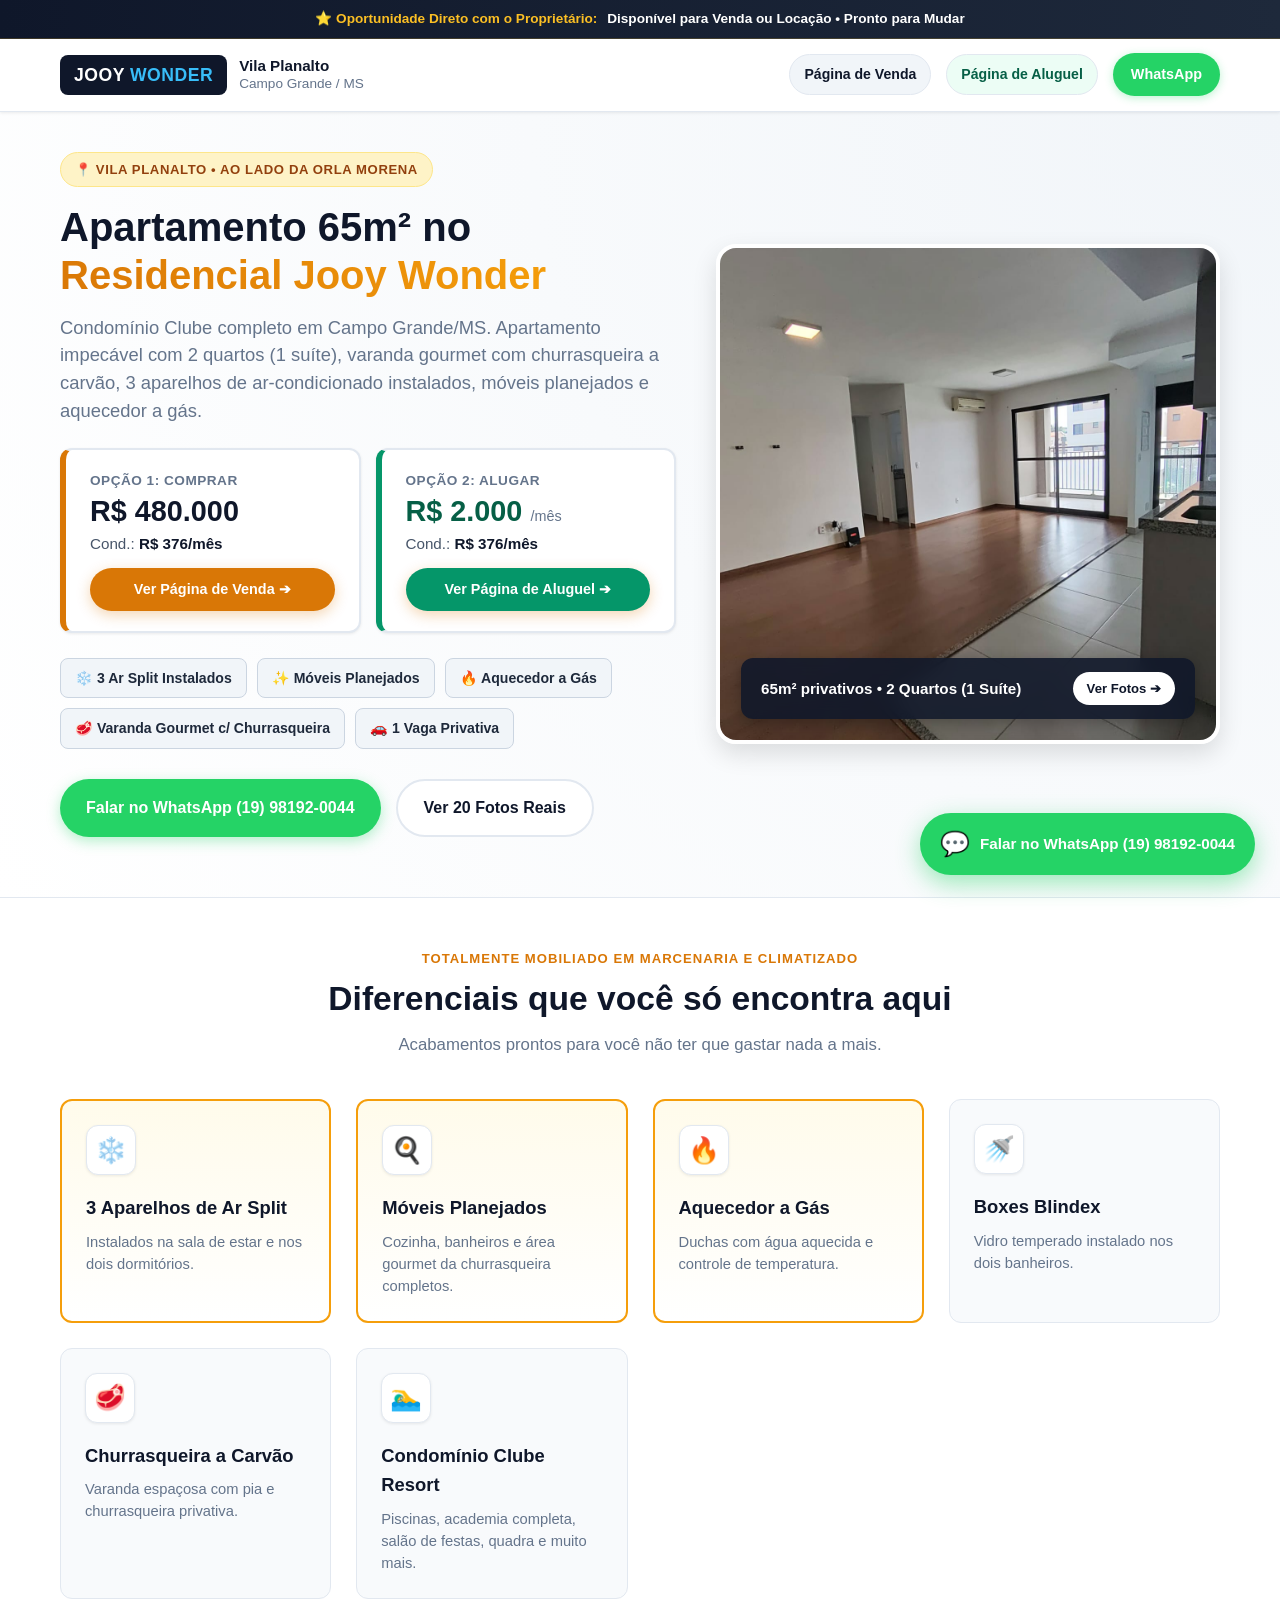
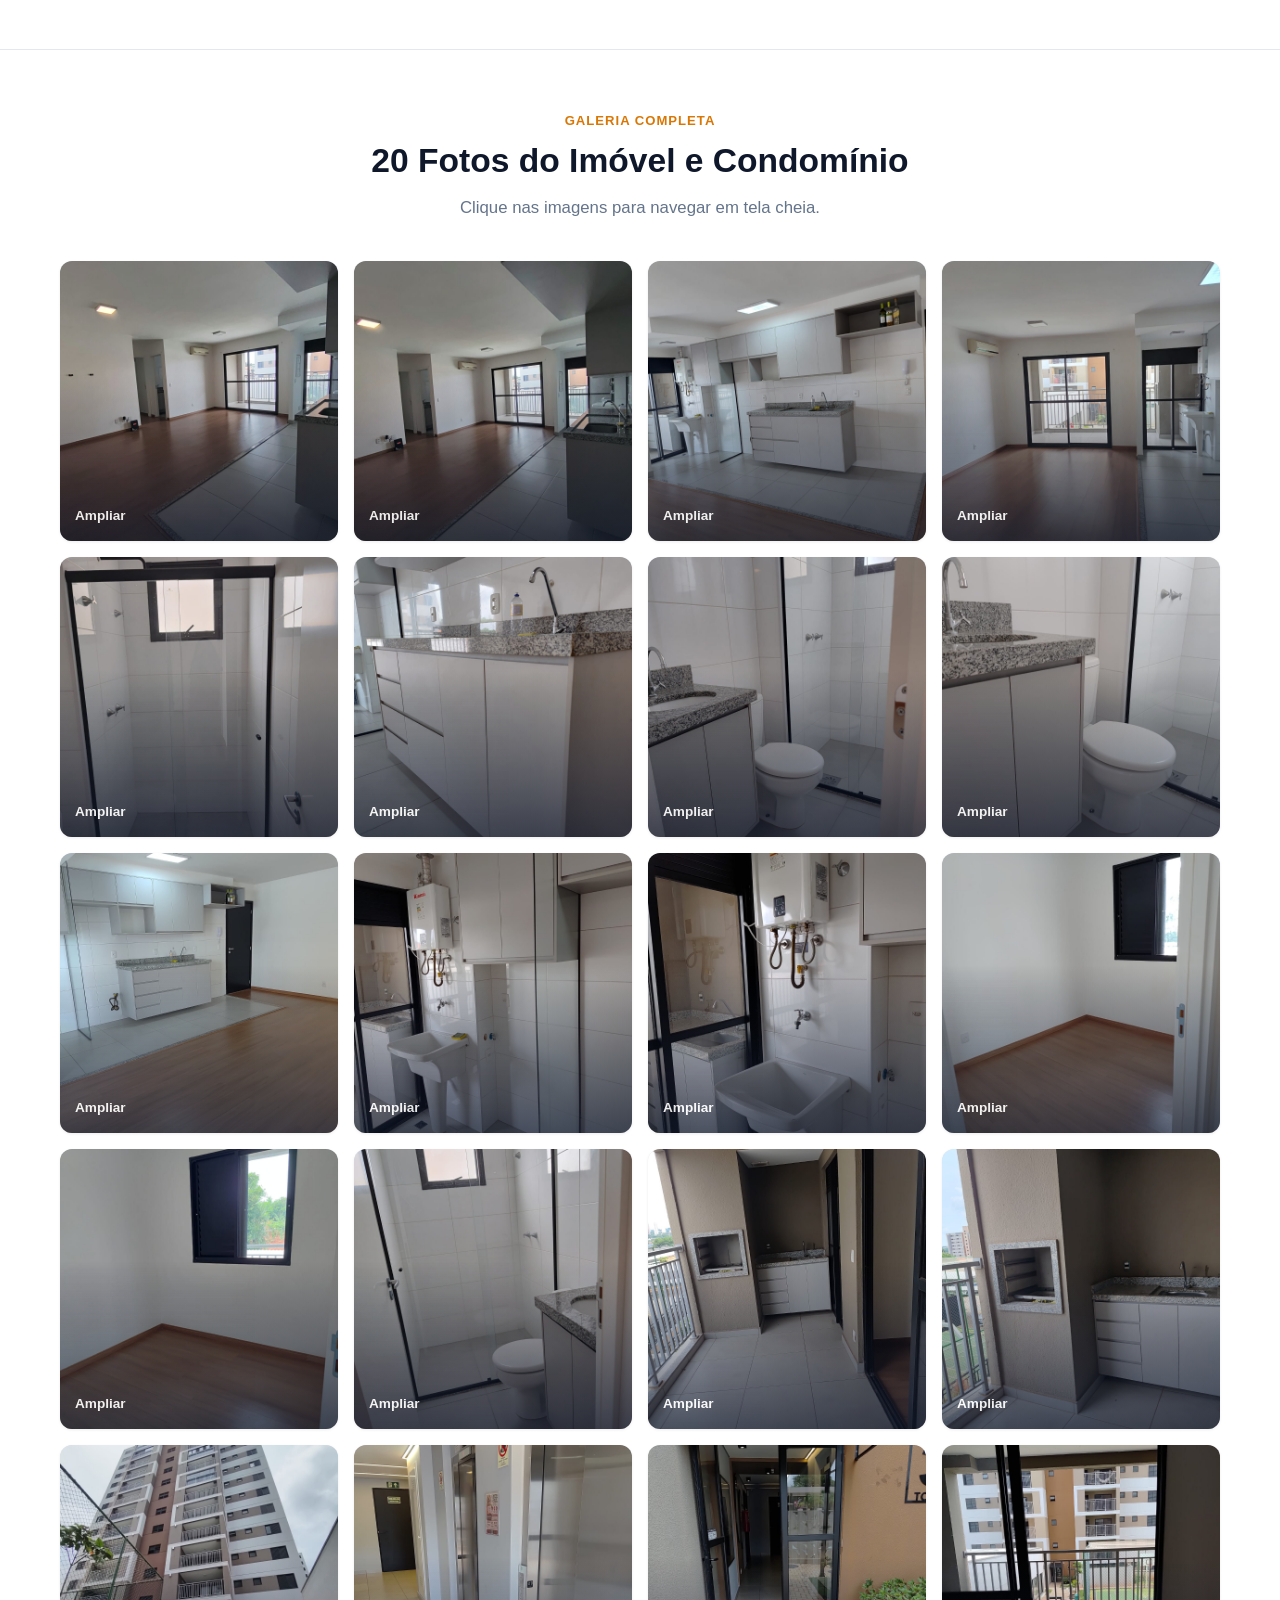
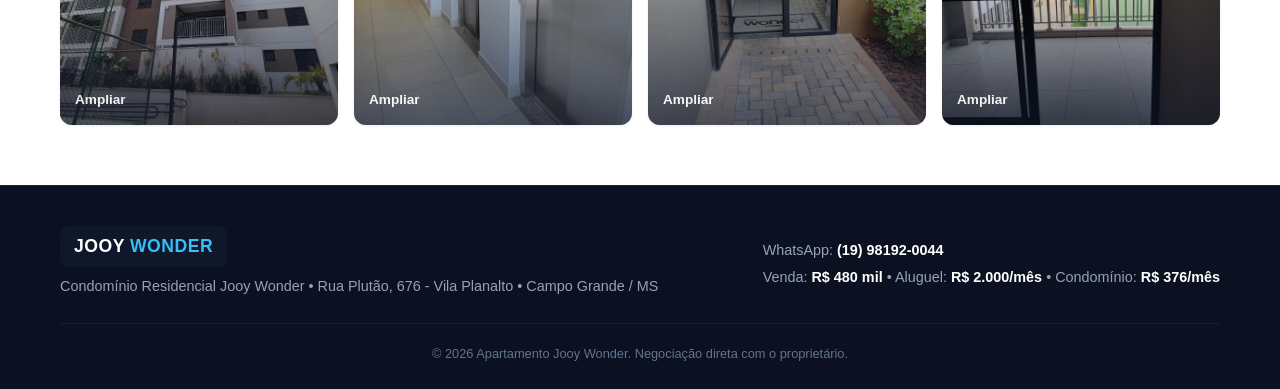
==== index.html @ 32f5e523 "feat: landing pages Jooy Wonder (venda e aluguel), integracao sheets e gtm" ====
<!DOCTYPE html>
<html lang="pt-BR">
<head>
  <meta charset="UTF-8">
  <meta name="viewport" content="width=device-width, initial-scale=1.0">
  <title>Residencial Jooy Wonder | Venda ou Aluguel Direto com o Proprietário | Campo Grande/MS</title>
  <meta name="description" content="Apartamento 65m² no Residencial Jooy Wonder, Vila Planalto. Disponível para Venda (R$ 480 mil) ou Aluguel (R$ 2.000/mês). 3 Splits instalados, planejados completos e aquecedor a gás.">

  <!-- Google Tag Manager -->
  <script>(function(w,d,s,l,i){w[l]=w[l]||[];w[l].push({'gtm.start':
  new Date().getTime(),event:'gtm.js'});var f=d.getElementsByTagName(s)[0],
  j=d.createElement(s),dl=l!='dataLayer'?'&l='+l:'';j.async=true;j.src=
  'https://www.googletagmanager.com/gtm.js?id='+i+dl;f.parentNode.insertBefore(j,f);
  })(window,document,'script','dataLayer','GTM-WONDER01');</script>
  <!-- End Google Tag Manager -->

  <!-- Folha de Estilos Principal -->
  <link rel="stylesheet" href="assets/css/style.css">
</head>
<body data-page-type="Portal">
  <!-- Google Tag Manager (noscript) -->
  <noscript><iframe src="https://www.googletagmanager.com/ns.html?id=GTM-WONDER01"
  height="0" width="0" style="display:none;visibility:hidden"></iframe></noscript>
  <!-- End Google Tag Manager (noscript) -->

  <!-- Barra Superior -->
  <div class="top-notice-bar">
    ⭐ Oportunidade Direto com o Proprietário: <span>Disponível para Venda ou Locação • Pronto para Mudar</span>
  </div>

  <!-- Cabeçalho -->
  <header class="site-header">
    <div class="container header-inner">
      <div class="logo-wrap">
        <div class="logo-badge">JOOY <span>WONDER</span></div>
        <div class="logo-sub">
          <strong>Vila Planalto</strong>
          Campo Grande / MS
        </div>
      </div>
      <div class="header-actions">
        <a href="venda.html" class="nav-toggle-page">Página de Venda</a>
        <a href="aluguel.html" class="nav-toggle-page" style="background:#ecfdf5; color:#065f46;">Página de Aluguel</a>
        <a href="https://wa.me/5519981920044" target="_blank" class="btn-header-wa btn-whatsapp">
          <span>WhatsApp</span>
        </a>
      </div>
    </div>
  </header>

  <!-- Hero Portal: Escolha seu Objetivo -->
  <section class="hero-section">
    <div class="container hero-grid">
      <div class="hero-text">
        <div class="tag-badge">📍 Vila Planalto • Ao lado da Orla Morena</div>
        <h1 class="hero-title">
          Apartamento 65m² no <span class="highlight">Residencial Jooy Wonder</span>
        </h1>
        <p class="hero-subtitle">
          Condomínio Clube completo em Campo Grande/MS. Apartamento impecável com 2 quartos (1 suíte), varanda gourmet com churrasqueira a carvão, 3 aparelhos de ar-condicionado instalados, móveis planejados e aquecedor a gás.
        </p>

        <!-- Escolha entre Venda ou Locação -->
        <div style="display: grid; grid-template-columns: 1fr 1fr; gap: 15px; margin-bottom: 25px;">
          <!-- Card Venda -->
          <div class="price-card" style="margin-bottom:0; border-left-color: var(--accent);">
            <div class="price-label">Opção 1: Comprar</div>
            <div class="price-val" style="font-size: 1.8rem;">R$ 480.000</div>
            <div class="price-sub">Cond.: <strong>R$ 376/mês</strong></div>
            <div style="margin-top: 12px;">
              <a href="venda.html" class="btn btn-primary" style="width: 100%; padding: 10px; font-size: 0.9rem;">
                Ver Página de Venda ➔
              </a>
            </div>
          </div>

          <!-- Card Aluguel -->
          <div class="price-card" style="margin-bottom:0; border-left-color: #059669;">
            <div class="price-label">Opção 2: Alugar</div>
            <div class="price-val" style="font-size: 1.8rem; color: #065f46;">R$ 2.000 <span style="font-size:0.9rem; font-weight:normal; color:#64748b;">/mês</span></div>
            <div class="price-sub">Cond.: <strong>R$ 376/mês</strong></div>
            <div style="margin-top: 12px;">
              <a href="aluguel.html" class="btn btn-primary" style="background:#059669; width: 100%; padding: 10px; font-size: 0.9rem;">
                Ver Página de Aluguel ➔
              </a>
            </div>
          </div>
        </div>

        <!-- Chips -->
        <div class="hero-chips">
          <div class="hero-chip">❄️ 3 Ar Split Instalados</div>
          <div class="hero-chip">✨ Móveis Planejados</div>
          <div class="hero-chip">🔥 Aquecedor a Gás</div>
          <div class="hero-chip">🥩 Varanda Gourmet c/ Churrasqueira</div>
          <div class="hero-chip">🚗 1 Vaga Privativa</div>
        </div>

        <div class="hero-actions">
          <a href="https://wa.me/5519981920044" class="btn btn-whatsapp-hero btn-whatsapp">
            <span>Falar no WhatsApp (19) 98192-0044</span>
          </a>
          <a href="#galeria" class="btn btn-outline">
            Ver 20 Fotos Reais
          </a>
        </div>
      </div>

      <!-- Imagem Principal -->
      <div class="hero-media-wrapper">
        <img src="assets/images/foto-01.jpeg" alt="Apartamento Residencial Jooy Wonder" class="hero-image-main">
        <div class="hero-floating-badge">
          <div>
            <span>65m² privativos • 2 Quartos (1 Suíte)</span>
          </div>
          <a href="#galeria" class="btn-ver-fotos">Ver Fotos ➔</a>
        </div>
      </div>
    </div>
  </section>

  <!-- Destaques -->
  <section class="section-highlights">
    <div class="container">
      <div class="section-header">
        <div class="section-tag">Totalmente Mobiliado em Marcenaria e Climatizado</div>
        <h2 class="section-title">Diferenciais que você só encontra aqui</h2>
        <p class="section-desc">Acabamentos prontos para você não ter que gastar nada a mais.</p>
      </div>

      <div class="highlights-grid">
        <div class="highlight-card featured-card">
          <div class="highlight-icon">❄️</div>
          <h4>3 Aparelhos de Ar Split</h4>
          <p>Instalados na sala de estar e nos dois dormitórios.</p>
        </div>
        <div class="highlight-card featured-card">
          <div class="highlight-icon">🍳</div>
          <h4>Móveis Planejados</h4>
          <p>Cozinha, banheiros e área gourmet da churrasqueira completos.</p>
        </div>
        <div class="highlight-card featured-card">
          <div class="highlight-icon">🔥</div>
          <h4>Aquecedor a Gás</h4>
          <p>Duchas com água aquecida e controle de temperatura.</p>
        </div>
        <div class="highlight-card">
          <div class="highlight-icon">🚿</div>
          <h4>Boxes Blindex</h4>
          <p>Vidro temperado instalado nos dois banheiros.</p>
        </div>
        <div class="highlight-card">
          <div class="highlight-icon">🥩</div>
          <h4>Churrasqueira a Carvão</h4>
          <p>Varanda espaçosa com pia e churrasqueira privativa.</p>
        </div>
        <div class="highlight-card">
          <div class="highlight-icon">🏊‍♂️</div>
          <h4>Condomínio Clube Resort</h4>
          <p>Piscinas, academia completa, salão de festas, quadra e muito mais.</p>
        </div>
      </div>
    </div>
  </section>

  <!-- Galeria de Fotos -->
  <section class="section-gallery" id="galeria">
    <div class="container">
      <div class="section-header">
        <div class="section-tag">Galeria Completa</div>
        <h2 class="section-title">20 Fotos do Imóvel e Condomínio</h2>
        <p class="section-desc">Clique nas imagens para navegar em tela cheia.</p>
      </div>

      <div class="gallery-grid">
        <div class="gallery-card"><img src="assets/images/foto-01.jpeg" class="gallery-thumb" alt="Foto 1"><div class="gallery-overlay"><span>Ampliar</span></div></div>
        <div class="gallery-card"><img src="assets/images/foto-02.jpeg" class="gallery-thumb" alt="Foto 2"><div class="gallery-overlay"><span>Ampliar</span></div></div>
        <div class="gallery-card"><img src="assets/images/foto-03.jpeg" class="gallery-thumb" alt="Foto 3"><div class="gallery-overlay"><span>Ampliar</span></div></div>
        <div class="gallery-card"><img src="assets/images/foto-04.jpeg" class="gallery-thumb" alt="Foto 4"><div class="gallery-overlay"><span>Ampliar</span></div></div>
        <div class="gallery-card"><img src="assets/images/foto-05.jpeg" class="gallery-thumb" alt="Foto 5"><div class="gallery-overlay"><span>Ampliar</span></div></div>
        <div class="gallery-card"><img src="assets/images/foto-06.jpeg" class="gallery-thumb" alt="Foto 6"><div class="gallery-overlay"><span>Ampliar</span></div></div>
        <div class="gallery-card"><img src="assets/images/foto-07.jpeg" class="gallery-thumb" alt="Foto 7"><div class="gallery-overlay"><span>Ampliar</span></div></div>
        <div class="gallery-card"><img src="assets/images/foto-08.jpeg" class="gallery-thumb" alt="Foto 8"><div class="gallery-overlay"><span>Ampliar</span></div></div>
        <div class="gallery-card"><img src="assets/images/foto-09.jpeg" class="gallery-thumb" alt="Foto 9"><div class="gallery-overlay"><span>Ampliar</span></div></div>
        <div class="gallery-card"><img src="assets/images/foto-10.jpeg" class="gallery-thumb" alt="Foto 10"><div class="gallery-overlay"><span>Ampliar</span></div></div>
        <div class="gallery-card"><img src="assets/images/foto-11.jpeg" class="gallery-thumb" alt="Foto 11"><div class="gallery-overlay"><span>Ampliar</span></div></div>
        <div class="gallery-card"><img src="assets/images/foto-12.jpeg" class="gallery-thumb" alt="Foto 12"><div class="gallery-overlay"><span>Ampliar</span></div></div>
        <div class="gallery-card"><img src="assets/images/foto-13.jpeg" class="gallery-thumb" alt="Foto 13"><div class="gallery-overlay"><span>Ampliar</span></div></div>
        <div class="gallery-card"><img src="assets/images/foto-14.jpeg" class="gallery-thumb" alt="Foto 14"><div class="gallery-overlay"><span>Ampliar</span></div></div>
        <div class="gallery-card"><img src="assets/images/foto-15.jpeg" class="gallery-thumb" alt="Foto 15"><div class="gallery-overlay"><span>Ampliar</span></div></div>
        <div class="gallery-card"><img src="assets/images/foto-16.jpeg" class="gallery-thumb" alt="Foto 16"><div class="gallery-overlay"><span>Ampliar</span></div></div>
        <div class="gallery-card"><img src="assets/images/foto-17.jpeg" class="gallery-thumb" alt="Foto 17"><div class="gallery-overlay"><span>Ampliar</span></div></div>
        <div class="gallery-card"><img src="assets/images/foto-18.jpeg" class="gallery-thumb" alt="Foto 18"><div class="gallery-overlay"><span>Ampliar</span></div></div>
        <div class="gallery-card"><img src="assets/images/foto-19.jpeg" class="gallery-thumb" alt="Foto 19"><div class="gallery-overlay"><span>Ampliar</span></div></div>
        <div class="gallery-card"><img src="assets/images/foto-20.jpeg" class="gallery-thumb" alt="Foto 20"><div class="gallery-overlay"><span>Ampliar</span></div></div>
      </div>
    </div>
  </section>

  <!-- Modal Lightbox -->
  <div class="lightbox-modal" id="lightbox-modal">
    <div class="lightbox-content">
      <div class="lightbox-controls">
        <span class="lightbox-counter" id="lightbox-counter">1 de 20</span>
        <button class="lightbox-close" id="lightbox-close" title="Fechar">&times;</button>
      </div>
      <img src="" alt="Foto ampliada" class="lightbox-image" id="lightbox-image">
      <button class="lightbox-nav-btn lightbox-prev" id="lightbox-prev">&#10094;</button>
      <button class="lightbox-nav-btn lightbox-next" id="lightbox-next">&#10095;</button>
    </div>
  </div>

  <!-- Botão Flutuante de WhatsApp -->
  <a href="https://wa.me/5519981920044" target="_blank" class="floating-whatsapp btn-whatsapp" title="Falar no WhatsApp">
    <span class="floating-whatsapp-icon">💬</span>
    <span>Falar no WhatsApp (19) 98192-0044</span>
  </a>

  <!-- Rodapé -->
  <footer class="site-footer">
    <div class="container">
      <div class="footer-inner">
        <div>
          <div class="logo-badge" style="display:inline-block; margin-bottom:8px;">JOOY <span>WONDER</span></div>
          <p>Condomínio Residencial Jooy Wonder • Rua Plutão, 676 - Vila Planalto • Campo Grande / MS</p>
        </div>
        <div class="footer-contact">
          <p>WhatsApp: <strong class="whatsapp-display-number">(19) 98192-0044</strong></p>
          <p>Venda: <strong>R$ 480 mil</strong> • Aluguel: <strong>R$ 2.000/mês</strong> • Condomínio: <strong>R$ 376/mês</strong></p>
        </div>
      </div>
      <div class="footer-bottom">
        &copy; 2026 Apartamento Jooy Wonder. Negociação direta com o proprietário.
      </div>
    </div>
  </footer>

  <!-- Scripts -->
  <script src="assets/js/config.js"></script>
  <script src="assets/js/tracking.js"></script>
  <script src="assets/js/app.js"></script>
</body>
</html>
---- assets/css/style.css ----
/* ==========================================================================
   RESIDENCIAL JOOY WONDER - ESTILOS PRINCIPAIS (CRO & DESIGN PREMIUM)
   ========================================================================== */

:root {
  --primary: #0f172a;       /* Slate / Navy profundo */
  --primary-light: #1e293b;
  --accent: #d97706;        /* Dourado / Âmbar requintado */
  --accent-hover: #b45309;
  --whatsapp: #25d366;      /* Verde oficial WhatsApp */
  --whatsapp-hover: #1ebd5a;
  --text-main: #1e293b;
  --text-muted: #64748b;
  --bg-light: #f8fafc;
  --bg-white: #ffffff;
  --border-color: #e2e8f0;
  --shadow-sm: 0 1px 3px rgba(0, 0, 0, 0.08);
  --shadow-md: 0 4px 12px rgba(0, 0, 0, 0.08);
  --shadow-lg: 0 10px 25px rgba(0, 0, 0, 0.12);
  --radius-sm: 8px;
  --radius-md: 12px;
  --radius-lg: 20px;
  --font-family: -apple-system, BlinkMacSystemFont, "Segoe UI", Roboto, Helvetica, Arial, sans-serif;
}

* {
  box-sizing: border-box;
  margin: 0;
  padding: 0;
}

html {
  scroll-behavior: smooth;
  font-size: 16px;
}

body {
  font-family: var(--font-family);
  color: var(--text-main);
  background-color: var(--bg-light);
  line-height: 1.6;
  -webkit-font-smoothing: antialiased;
}

img {
  max-width: 100%;
  height: auto;
  display: block;
}

a {
  text-decoration: none;
  color: inherit;
  transition: all 0.25s ease;
}

.container {
  width: 100%;
  max-width: 1200px;
  margin: 0 auto;
  padding: 0 20px;
}

/* ==========================================================================
   BARRA SUPERIOR DE ALERTA / ANÚNCIO
   ========================================================================== */
.top-notice-bar {
  background: linear-gradient(90deg, #0f172a 0%, #1e293b 100%);
  color: #fbbf24;
  font-size: 0.85rem;
  font-weight: 600;
  padding: 8px 15px;
  text-align: center;
  border-bottom: 1px solid rgba(251, 191, 36, 0.2);
}

.top-notice-bar span {
  color: #ffffff;
  margin-left: 6px;
}

/* ==========================================================================
   HEADER / NAVBAR
   ========================================================================== */
.site-header {
  background-color: #ffffff;
  border-bottom: 1px solid var(--border-color);
  position: sticky;
  top: 0;
  z-index: 100;
  box-shadow: var(--shadow-sm);
}

.header-inner {
  display: flex;
  justify-content: space-between;
  align-items: center;
  height: 72px;
}

.logo-wrap {
  display: flex;
  align-items: center;
  gap: 12px;
}

.logo-badge {
  background: #0f172a;
  color: #ffffff;
  font-weight: 800;
  font-size: 1.1rem;
  padding: 6px 14px;
  border-radius: var(--radius-sm);
  letter-spacing: 0.5px;
}

.logo-badge span {
  color: #38bdf8;
}

.logo-sub {
  font-size: 0.85rem;
  color: var(--text-muted);
  line-height: 1.2;
}

.logo-sub strong {
  display: block;
  color: var(--primary);
  font-size: 0.95rem;
}

.header-actions {
  display: flex;
  align-items: center;
  gap: 15px;
}

.nav-toggle-page {
  font-size: 0.88rem;
  font-weight: 600;
  color: var(--primary);
  background: #f1f5f9;
  padding: 8px 14px;
  border-radius: 30px;
  border: 1px solid var(--border-color);
}

.nav-toggle-page:hover {
  background: #e2e8f0;
  color: var(--accent);
}

.btn-header-wa {
  display: inline-flex;
  align-items: center;
  gap: 8px;
  background-color: var(--whatsapp);
  color: #ffffff;
  font-weight: 700;
  font-size: 0.9rem;
  padding: 10px 18px;
  border-radius: 30px;
  box-shadow: 0 2px 8px rgba(37, 211, 102, 0.3);
}

.btn-header-wa:hover {
  background-color: var(--whatsapp-hover);
  transform: translateY(-1px);
}

/* ==========================================================================
   HERO SECTION
   ========================================================================== */
.hero-section {
  padding: 40px 0 60px;
  background: radial-gradient(circle at top right, #f1f5f9 0%, #ffffff 100%);
  border-bottom: 1px solid var(--border-color);
}

.hero-grid {
  display: grid;
  grid-template-columns: 1.1fr 0.9fr;
  gap: 40px;
  align-items: center;
}

.tag-badge {
  display: inline-flex;
  align-items: center;
  gap: 6px;
  background-color: #fef3c7;
  color: #92400e;
  font-size: 0.82rem;
  font-weight: 700;
  text-transform: uppercase;
  letter-spacing: 0.6px;
  padding: 6px 14px;
  border-radius: 30px;
  margin-bottom: 16px;
  border: 1px solid #fde68a;
}

.hero-title {
  font-size: 2.5rem;
  font-weight: 800;
  line-height: 1.2;
  color: var(--primary);
  margin-bottom: 15px;
}

.hero-title .highlight {
  color: var(--accent);
  background: -webkit-linear-gradient(45deg, #d97706, #f59e0b);
  -webkit-background-clip: text;
  -webkit-text-fill-color: transparent;
}

.hero-subtitle {
  font-size: 1.15rem;
  color: var(--text-muted);
  margin-bottom: 24px;
  line-height: 1.5;
}

.price-card {
  background: #ffffff;
  border: 2px solid #e2e8f0;
  border-left: 6px solid var(--accent);
  padding: 20px 24px;
  border-radius: var(--radius-md);
  margin-bottom: 25px;
  box-shadow: var(--shadow-sm);
}

.price-label {
  font-size: 0.85rem;
  font-weight: 700;
  text-transform: uppercase;
  color: var(--text-muted);
  letter-spacing: 0.5px;
}

.price-val {
  font-size: 2.4rem;
  font-weight: 800;
  color: var(--primary);
  line-height: 1.1;
  margin: 4px 0;
}

.price-sub {
  font-size: 0.95rem;
  color: #475569;
}

.price-sub strong {
  color: #0f172a;
}

.hero-chips {
  display: flex;
  flex-wrap: wrap;
  gap: 10px;
  margin-bottom: 30px;
}

.hero-chip {
  display: inline-flex;
  align-items: center;
  gap: 6px;
  background: #f1f5f9;
  border: 1px solid #cbd5e1;
  padding: 8px 14px;
  border-radius: var(--radius-sm);
  font-size: 0.88rem;
  font-weight: 600;
  color: #1e293b;
}

.hero-actions {
  display: flex;
  flex-wrap: wrap;
  gap: 15px;
}

.btn {
  display: inline-flex;
  align-items: center;
  justify-content: center;
  gap: 10px;
  font-size: 1rem;
  font-weight: 700;
  padding: 14px 26px;
  border-radius: 30px;
  cursor: pointer;
  border: none;
  transition: all 0.25s ease;
  text-align: center;
}

.btn-primary {
  background-color: var(--accent);
  color: #ffffff;
  box-shadow: 0 4px 14px rgba(217, 119, 6, 0.3);
}

.btn-primary:hover {
  background-color: var(--accent-hover);
  transform: translateY(-2px);
  box-shadow: 0 6px 18px rgba(217, 119, 6, 0.4);
}

.btn-whatsapp-hero {
  background-color: var(--whatsapp);
  color: #ffffff;
  box-shadow: 0 4px 14px rgba(37, 211, 102, 0.35);
}

.btn-whatsapp-hero:hover {
  background-color: var(--whatsapp-hover);
  transform: translateY(-2px);
  box-shadow: 0 6px 18px rgba(37, 211, 102, 0.45);
}

.btn-outline {
  background-color: #ffffff;
  color: var(--primary);
  border: 2px solid var(--border-color);
}

.btn-outline:hover {
  border-color: var(--primary);
  background-color: #f8fafc;
}

/* Coluna Direita do Hero (Fotos de destaque) */
.hero-media-wrapper {
  position: relative;
}

.hero-image-main {
  width: 100%;
  height: 500px;
  object-fit: cover;
  border-radius: var(--radius-lg);
  box-shadow: var(--shadow-lg);
  border: 4px solid #ffffff;
}

.hero-floating-badge {
  position: absolute;
  bottom: 25px;
  left: 25px;
  right: 25px;
  background: rgba(15, 23, 42, 0.88);
  backdrop-filter: blur(8px);
  color: #ffffff;
  padding: 14px 20px;
  border-radius: var(--radius-md);
  display: flex;
  justify-content: space-between;
  align-items: center;
  box-shadow: 0 4px 15px rgba(0, 0, 0, 0.3);
}

.hero-floating-badge span {
  font-size: 0.95rem;
  font-weight: 600;
}

.hero-floating-badge .btn-ver-fotos {
  background: #ffffff;
  color: #0f172a;
  font-size: 0.82rem;
  font-weight: 700;
  padding: 6px 14px;
  border-radius: 20px;
}

/* ==========================================================================
   SEÇÃO DE DESTAQUES EXCLUSIVOS (AR-CONDICIONADO, MÓVEIS, ETC.)
   ========================================================================== */
.section-highlights {
  padding: 50px 0;
  background-color: #ffffff;
  border-bottom: 1px solid var(--border-color);
}

.section-header {
  text-align: center;
  max-width: 750px;
  margin: 0 auto 40px;
}

.section-tag {
  color: var(--accent);
  font-weight: 700;
  text-transform: uppercase;
  font-size: 0.82rem;
  letter-spacing: 1px;
  margin-bottom: 8px;
}

.section-title {
  font-size: 2.1rem;
  font-weight: 800;
  color: var(--primary);
  line-height: 1.3;
  margin-bottom: 12px;
}

.section-desc {
  font-size: 1.05rem;
  color: var(--text-muted);
}

.highlights-grid {
  display: grid;
  grid-template-columns: repeat(auto-fit, minmax(260px, 1fr));
  gap: 25px;
}

.highlight-card {
  background: var(--bg-light);
  border: 1px solid var(--border-color);
  border-radius: var(--radius-md);
  padding: 24px;
  transition: all 0.3s ease;
  position: relative;
  overflow: hidden;
}

.highlight-card:hover {
  transform: translateY(-4px);
  box-shadow: var(--shadow-md);
  border-color: #cbd5e1;
}

.highlight-card.featured-card {
  border: 2px solid #f59e0b;
  background: linear-gradient(180deg, #fffbeb 0%, #ffffff 100%);
}

.highlight-icon {
  width: 50px;
  height: 50px;
  background: #ffffff;
  border-radius: 12px;
  display: flex;
  align-items: center;
  justify-content: center;
  font-size: 1.6rem;
  margin-bottom: 18px;
  box-shadow: var(--shadow-sm);
  border: 1px solid var(--border-color);
}

.highlight-card h4 {
  font-size: 1.15rem;
  font-weight: 700;
  color: var(--primary);
  margin-bottom: 8px;
}

.highlight-card p {
  font-size: 0.92rem;
  color: var(--text-muted);
  line-height: 1.5;
}

/* ==========================================================================
   FICHA TÉCNICA DO APARTAMENTO
   ========================================================================== */
.section-specs {
  padding: 60px 0;
  background-color: var(--bg-light);
}

.specs-wrapper {
  background: #ffffff;
  border-radius: var(--radius-lg);
  border: 1px solid var(--border-color);
  padding: 40px;
  box-shadow: var(--shadow-md);
}

.specs-grid {
  display: grid;
  grid-template-columns: repeat(auto-fit, minmax(220px, 1fr));
  gap: 30px;
  margin-bottom: 35px;
}

.spec-item {
  display: flex;
  align-items: flex-start;
  gap: 15px;
}

.spec-item-icon {
  font-size: 1.8rem;
  color: var(--accent);
  background: #fef3c7;
  width: 48px;
  height: 48px;
  border-radius: var(--radius-sm);
  display: flex;
  align-items: center;
  justify-content: center;
}

.spec-item-info h5 {
  font-size: 0.85rem;
  text-transform: uppercase;
  color: var(--text-muted);
  margin-bottom: 2px;
}

.spec-item-info p {
  font-size: 1.1rem;
  font-weight: 700;
  color: var(--primary);
}

.spec-features-list {
  border-top: 1px solid var(--border-color);
  padding-top: 25px;
  display: grid;
  grid-template-columns: repeat(auto-fit, minmax(280px, 1fr));
  gap: 15px;
}

.feature-check-item {
  display: flex;
  align-items: center;
  gap: 10px;
  font-size: 0.95rem;
  color: #334155;
  font-weight: 500;
}

.feature-check-item .check {
  color: #16a34a;
  font-size: 1.1rem;
}

/* ==========================================================================
   GALERIA DE FOTOS INTERATIVA (LIGHTBOX)
   ========================================================================== */
.section-gallery {
  padding: 60px 0;
  background-color: #ffffff;
}

.gallery-grid {
  display: grid;
  grid-template-columns: repeat(auto-fill, minmax(240px, 1fr));
  gap: 16px;
}

.gallery-card {
  position: relative;
  border-radius: var(--radius-md);
  overflow: hidden;
  height: 280px;
  cursor: pointer;
  box-shadow: var(--shadow-sm);
  background-color: #e2e8f0;
}

.gallery-thumb {
  width: 100%;
  height: 100%;
  object-fit: cover;
  transition: transform 0.4s ease;
}

.gallery-card:hover .gallery-thumb {
  transform: scale(1.06);
}

.gallery-overlay {
  position: absolute;
  inset: 0;
  background: linear-gradient(180deg, transparent 40%, rgba(15, 23, 42, 0.75) 100%);
  display: flex;
  align-items: flex-end;
  padding: 15px;
  opacity: 0.9;
  transition: opacity 0.3s ease;
}

.gallery-card:hover .gallery-overlay {
  opacity: 1;
}

.gallery-overlay span {
  color: #ffffff;
  font-size: 0.85rem;
  font-weight: 600;
}

/* Modal Lightbox */
.lightbox-modal {
  display: none;
  position: fixed;
  inset: 0;
  background: rgba(10, 15, 29, 0.95);
  z-index: 1000;
  align-items: center;
  justify-content: center;
  backdrop-filter: blur(5px);
}

.lightbox-modal.active {
  display: flex;
}

.lightbox-content {
  position: relative;
  max-width: 90vw;
  max-height: 85vh;
  display: flex;
  flex-direction: column;
  align-items: center;
}

.lightbox-image {
  max-width: 100%;
  max-height: 80vh;
  border-radius: var(--radius-md);
  box-shadow: 0 10px 40px rgba(0, 0, 0, 0.5);
  object-fit: contain;
}

.lightbox-controls {
  position: absolute;
  top: -45px;
  right: 0;
  left: 0;
  display: flex;
  justify-content: space-between;
  align-items: center;
  color: #ffffff;
}

.lightbox-counter {
  font-size: 0.95rem;
  font-weight: 600;
}

.lightbox-close {
  background: transparent;
  border: none;
  color: #ffffff;
  font-size: 1.8rem;
  cursor: pointer;
}

.lightbox-nav-btn {
  position: absolute;
  top: 50%;
  transform: translateY(-50%);
  background: rgba(255, 255, 255, 0.2);
  border: none;
  color: #ffffff;
  font-size: 1.8rem;
  width: 50px;
  height: 50px;
  border-radius: 50%;
  cursor: pointer;
  display: flex;
  align-items: center;
  justify-content: center;
  transition: background 0.2s;
}

.lightbox-nav-btn:hover {
  background: rgba(255, 255, 255, 0.4);
}

.lightbox-prev {
  left: -70px;
}

.lightbox-next {
  right: -70px;
}

/* ==========================================================================
   CONDOMÍNIO CLUBE JOOY WONDER
   ========================================================================== */
.section-condo {
  padding: 60px 0;
  background-color: var(--bg-light);
}

.amenities-grid {
  display: grid;
  grid-template-columns: repeat(auto-fit, minmax(260px, 1fr));
  gap: 20px;
}

.amenity-card {
  background: #ffffff;
  border: 1px solid var(--border-color);
  padding: 20px;
  border-radius: var(--radius-md);
  display: flex;
  gap: 15px;
  align-items: flex-start;
}

.amenity-icon {
  font-size: 1.5rem;
  background: #e0f2fe;
  color: #0369a1;
  width: 44px;
  height: 44px;
  border-radius: var(--radius-sm);
  display: flex;
  align-items: center;
  justify-content: center;
  flex-shrink: 0;
}

.amenity-info h5 {
  font-size: 1rem;
  font-weight: 700;
  color: var(--primary);
  margin-bottom: 4px;
}

.amenity-info p {
  font-size: 0.88rem;
  color: var(--text-muted);
}

/* ==========================================================================
   LOCALIZAÇÃO E ORLA MORENA
   ========================================================================== */
.section-location {
  padding: 60px 0;
  background-color: #ffffff;
  border-top: 1px solid var(--border-color);
}

.location-grid {
  display: grid;
  grid-template-columns: 1fr 1fr;
  gap: 40px;
  align-items: center;
}

.location-details h3 {
  font-size: 1.8rem;
  font-weight: 800;
  color: var(--primary);
  margin-bottom: 12px;
}

.location-address {
  font-size: 1.1rem;
  font-weight: 600;
  color: var(--accent);
  margin-bottom: 20px;
  display: flex;
  align-items: center;
  gap: 8px;
}

.location-points {
  list-style: none;
  margin-bottom: 30px;
}

.location-points li {
  margin-bottom: 12px;
  font-size: 0.98rem;
  color: #334155;
  display: flex;
  align-items: center;
  gap: 10px;
}

.location-points li strong {
  color: var(--primary);
}

.map-wrapper {
  border-radius: var(--radius-lg);
  overflow: hidden;
  box-shadow: var(--shadow-md);
  border: 1px solid var(--border-color);
  height: 380px;
}

.map-wrapper iframe {
  width: 100%;
  height: 100%;
  border: 0;
}

/* ==========================================================================
   FUNIL DE VENDAS / FORMULÁRIO DE LEADS
   ========================================================================== */
.section-lead-funnel {
  padding: 70px 0;
  background: linear-gradient(135deg, #0f172a 0%, #1e293b 100%);
  color: #ffffff;
}

.funnel-container {
  display: grid;
  grid-template-columns: 1fr 1.1fr;
  gap: 50px;
  align-items: center;
}

.funnel-text h2 {
  font-size: 2.3rem;
  font-weight: 800;
  line-height: 1.2;
  margin-bottom: 16px;
}

.funnel-text p {
  font-size: 1.1rem;
  color: #94a3b8;
  margin-bottom: 30px;
}

.funnel-benefits {
  list-style: none;
}

.funnel-benefits li {
  margin-bottom: 15px;
  display: flex;
  align-items: center;
  gap: 12px;
  font-size: 1rem;
  color: #e2e8f0;
}

.funnel-benefits li .icon {
  color: #38bdf8;
  font-size: 1.2rem;
}

.funnel-form-card {
  background: #ffffff;
  color: var(--text-main);
  padding: 35px;
  border-radius: var(--radius-lg);
  box-shadow: 0 15px 35px rgba(0, 0, 0, 0.35);
}

.funnel-form-card h3 {
  font-size: 1.5rem;
  font-weight: 800;
  color: var(--primary);
  margin-bottom: 6px;
}

.funnel-form-card p {
  font-size: 0.92rem;
  color: var(--text-muted);
  margin-bottom: 24px;
}

.form-group {
  margin-bottom: 18px;
}

.form-group label {
  display: block;
  font-size: 0.88rem;
  font-weight: 700;
  color: #334155;
  margin-bottom: 6px;
}

.form-control {
  width: 100%;
  padding: 12px 16px;
  font-size: 1rem;
  font-family: inherit;
  border: 1.5px solid var(--border-color);
  border-radius: var(--radius-sm);
  background-color: #f8fafc;
  transition: all 0.2s ease;
}

.form-control:focus {
  outline: none;
  border-color: var(--accent);
  background-color: #ffffff;
  box-shadow: 0 0 0 3px rgba(217, 119, 6, 0.15);
}

textarea.form-control {
  resize: vertical;
  min-height: 90px;
}

.btn-submit-funnel {
  width: 100%;
  background: var(--accent);
  color: #ffffff;
  font-size: 1.1rem;
  font-weight: 700;
  padding: 16px;
  border-radius: var(--radius-sm);
  box-shadow: 0 4px 15px rgba(217, 119, 6, 0.4);
  cursor: pointer;
}

.btn-submit-funnel:hover {
  background: var(--accent-hover);
}

.btn-submit-funnel:disabled {
  opacity: 0.7;
  cursor: not-allowed;
}

.form-privacy-note {
  text-align: center;
  font-size: 0.8rem;
  color: var(--text-muted);
  margin-top: 14px;
}

/* Feedback do Formulário */
.form-feedback {
  display: none;
  margin-top: 20px;
  padding: 15px;
  border-radius: var(--radius-sm);
  font-size: 0.95rem;
}

.form-feedback.success {
  background-color: #ecfdf5;
  border: 1px solid #a7f3d0;
  color: #065f46;
}

.form-feedback.error {
  background-color: #fef2f2;
  border: 1px solid #fecaca;
  color: #991b1b;
}

.success-box h4 {
  font-size: 1.2rem;
  margin-bottom: 8px;
  color: #065f46;
}

.btn-whatsapp-direct {
  margin-top: 15px;
  display: block;
  background-color: var(--whatsapp);
  color: #ffffff;
  text-align: center;
  font-weight: 700;
  padding: 12px 20px;
  border-radius: 30px;
  box-shadow: 0 4px 12px rgba(37, 211, 102, 0.3);
}

/* ==========================================================================
   BOTÃO FLUTUANTE DE WHATSAPP
   ========================================================================== */
.floating-whatsapp {
  position: fixed;
  bottom: 25px;
  right: 25px;
  z-index: 999;
  display: flex;
  align-items: center;
  background-color: var(--whatsapp);
  color: #ffffff;
  padding: 12px 20px;
  border-radius: 40px;
  font-weight: 700;
  font-size: 0.95rem;
  box-shadow: 0 8px 25px rgba(37, 211, 102, 0.45);
  animation: pulse-green 2.5s infinite;
  gap: 10px;
}

.floating-whatsapp:hover {
  background-color: var(--whatsapp-hover);
  transform: scale(1.04);
}

.floating-whatsapp-icon {
  font-size: 1.5rem;
}

@keyframes pulse-green {
  0% {
    box-shadow: 0 0 0 0 rgba(37, 211, 102, 0.7);
  }
  70% {
    box-shadow: 0 0 0 15px rgba(37, 211, 102, 0);
  }
  100% {
    box-shadow: 0 0 0 0 rgba(37, 211, 102, 0);
  }
}

/* ==========================================================================
   FOOTER
   ========================================================================== */
.site-footer {
  background-color: #0b1120;
  color: #94a3b8;
  padding: 40px 0 25px;
  font-size: 0.9rem;
  border-top: 1px solid rgba(255, 255, 255, 0.08);
}

.footer-inner {
  display: flex;
  justify-content: space-between;
  align-items: center;
  flex-wrap: wrap;
  gap: 20px;
  margin-bottom: 25px;
}

.footer-contact p {
  margin-top: 4px;
}

.footer-contact strong {
  color: #ffffff;
}

.footer-bottom {
  text-align: center;
  border-top: 1px solid rgba(255, 255, 255, 0.05);
  padding-top: 20px;
  font-size: 0.8rem;
  color: #64748b;
}

/* ==========================================================================
   RESPONSIVIDADE (MOBILE & TABLET)
   ========================================================================== */
@media (max-width: 991px) {
  .hero-grid {
    grid-template-columns: 1fr;
  }
  .hero-media-wrapper {
    order: -1;
  }
  .hero-image-main {
    height: 380px;
  }
  .hero-title {
    font-size: 2rem;
  }
  .location-grid {
    grid-template-columns: 1fr;
  }
  .funnel-container {
    grid-template-columns: 1fr;
  }
  .lightbox-prev {
    left: -20px;
  }
  .lightbox-next {
    right: -20px;
  }
}

@media (max-width: 600px) {
  .header-inner {
    height: auto;
    padding: 12px 0;
    flex-wrap: wrap;
    gap: 12px;
  }
  .hero-title {
    font-size: 1.7rem;
  }
  .price-val {
    font-size: 1.9rem;
  }
  .hero-actions {
    flex-direction: column;
  }
  .hero-actions .btn {
    width: 100%;
  }
  .floating-whatsapp span {
    display: none;
  }
  .floating-whatsapp {
    padding: 15px;
    border-radius: 50%;
  }
  .specs-wrapper {
    padding: 24px 16px;
  }
  .funnel-form-card {
    padding: 24px 18px;
  }
}
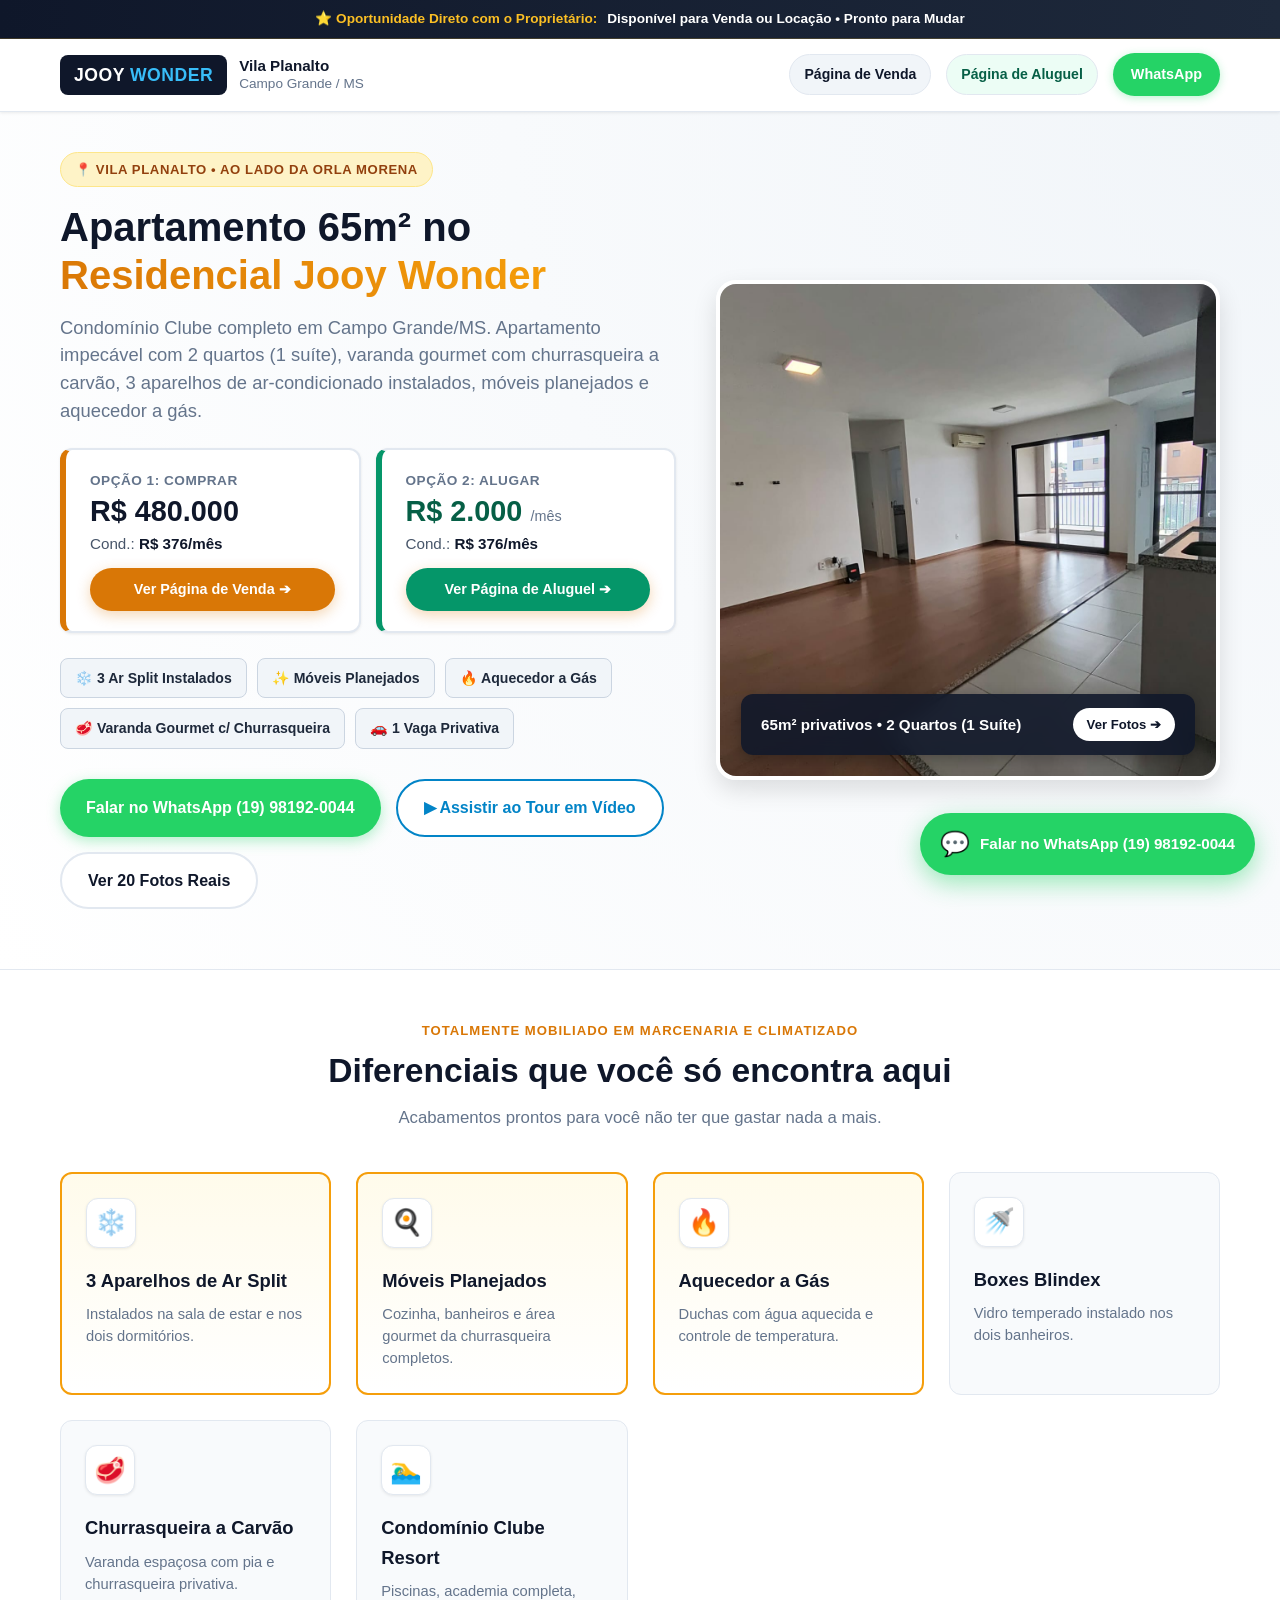
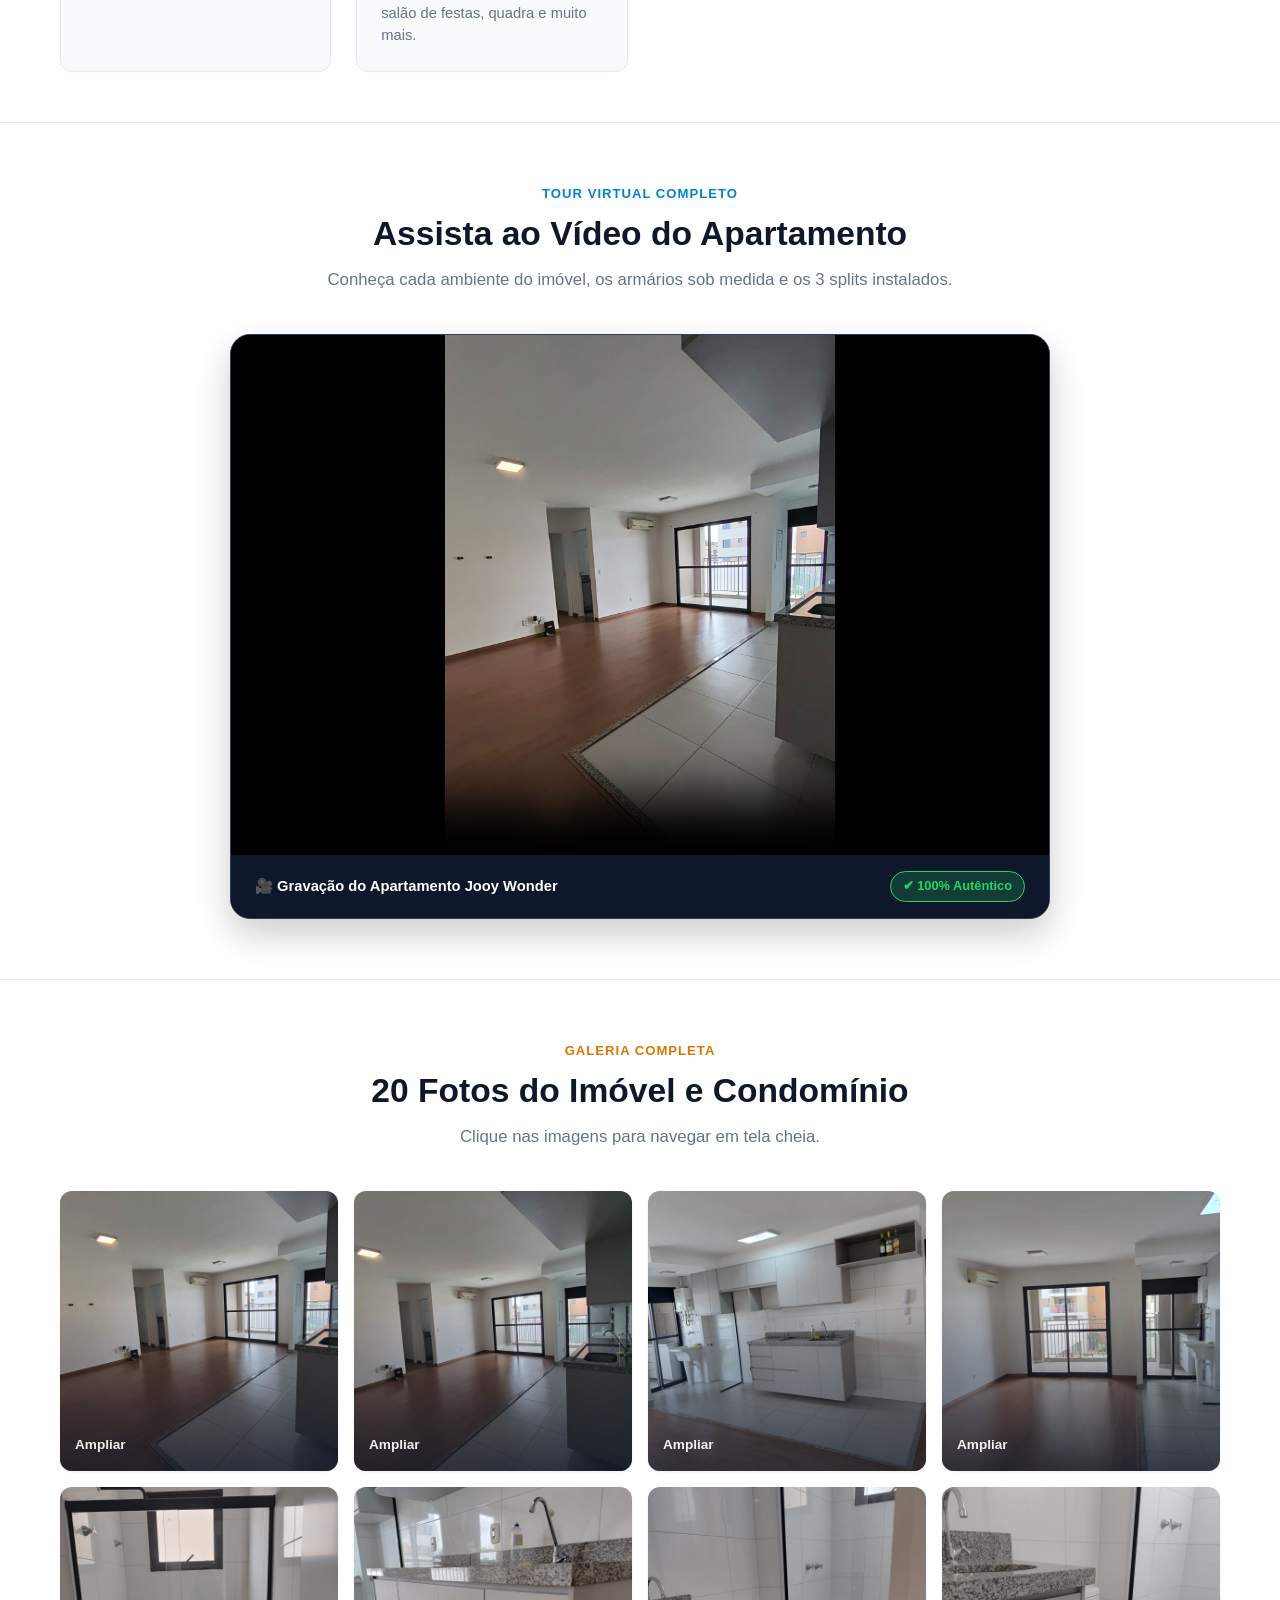
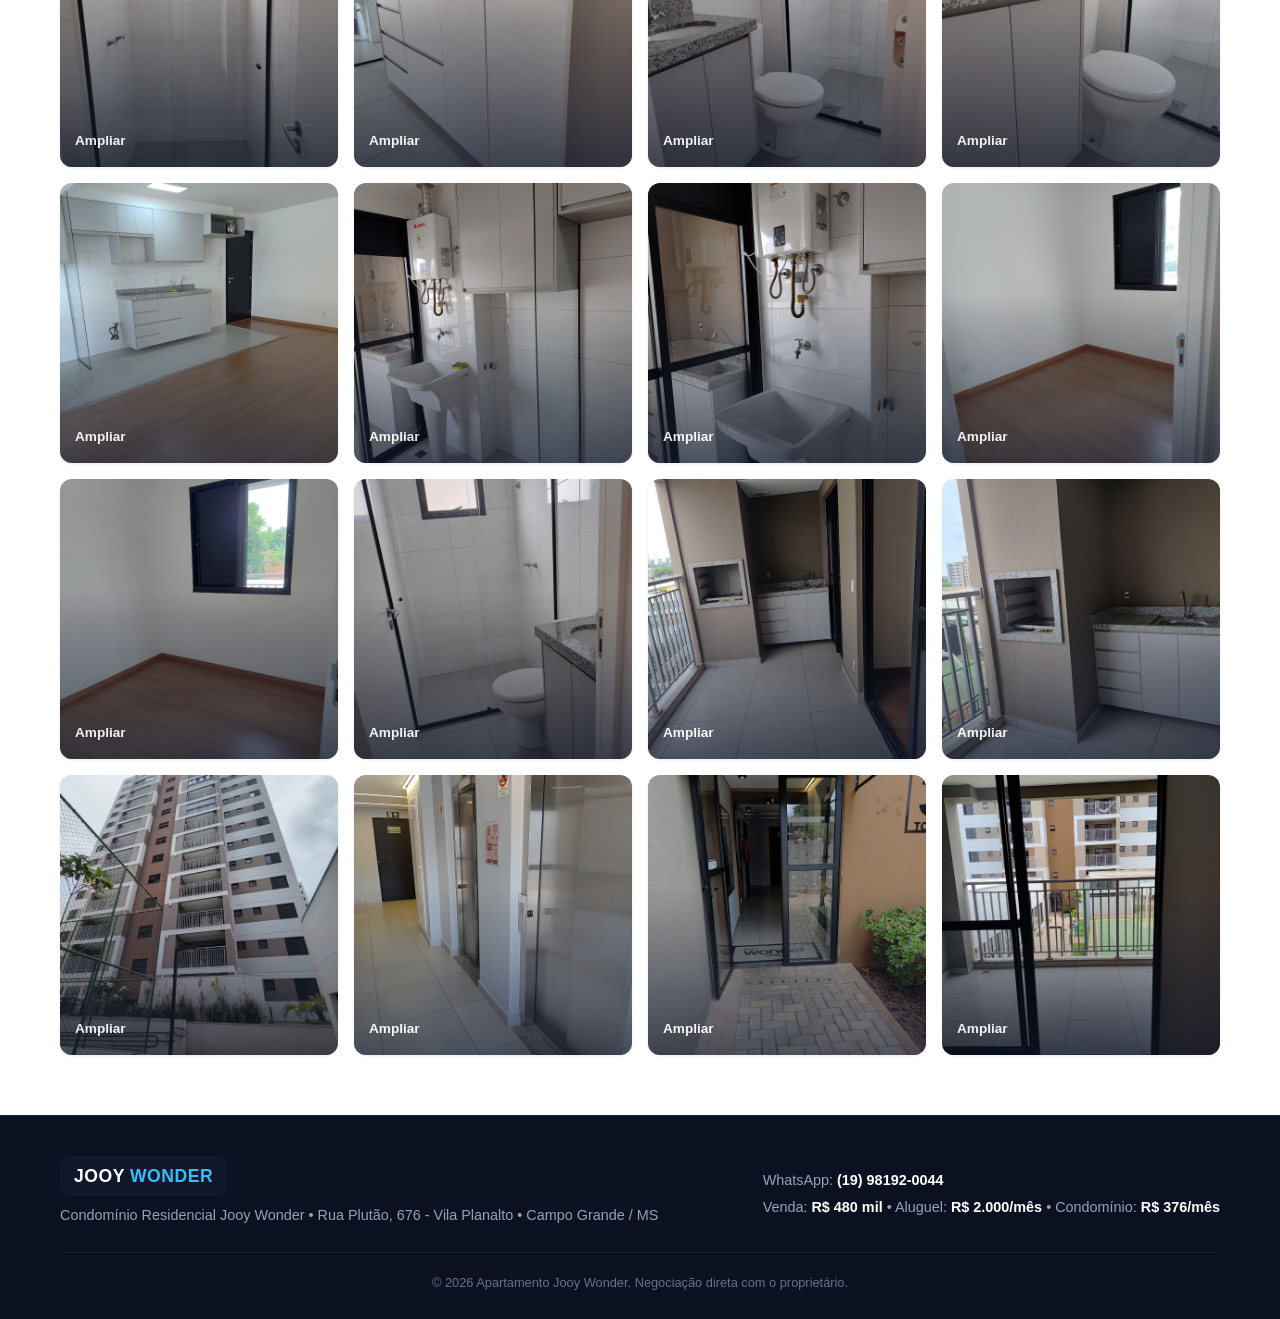
==== commit e1f1c49d: "feat: adiciona secao de tour em video, configura GTM oficial e webhook do Sheets" ====
--- a/index.html
+++ b/index.html
@@ -11,7 +11,7 @@
   new Date().getTime(),event:'gtm.js'});var f=d.getElementsByTagName(s)[0],
   j=d.createElement(s),dl=l!='dataLayer'?'&l='+l:'';j.async=true;j.src=
   'https://www.googletagmanager.com/gtm.js?id='+i+dl;f.parentNode.insertBefore(j,f);
-  })(window,document,'script','dataLayer','GTM-WONDER01');</script>
+  })(window,document,'script','dataLayer','GTM-MDQLG6R3');</script>
   <!-- End Google Tag Manager -->
 
   <!-- Folha de Estilos Principal -->
@@ -19,7 +19,7 @@
 </head>
 <body data-page-type="Portal">
   <!-- Google Tag Manager (noscript) -->
-  <noscript><iframe src="https://www.googletagmanager.com/ns.html?id=GTM-WONDER01"
+  <noscript><iframe src="https://www.googletagmanager.com/ns.html?id=GTM-MDQLG6R3"
   height="0" width="0" style="display:none;visibility:hidden"></iframe></noscript>
   <!-- End Google Tag Manager (noscript) -->
 
@@ -100,6 +100,9 @@
           <a href="https://wa.me/5519981920044" class="btn btn-whatsapp-hero btn-whatsapp">
             <span>Falar no WhatsApp (19) 98192-0044</span>
           </a>
+          <a href="#video-tour" class="btn btn-outline" style="border-color:#0284c7; color:#0284c7;">
+            ▶ Assistir ao Tour em Vídeo
+          </a>
           <a href="#galeria" class="btn btn-outline">
             Ver 20 Fotos Reais
           </a>
@@ -158,6 +161,36 @@
           <div class="highlight-icon">🏊‍♂️</div>
           <h4>Condomínio Clube Resort</h4>
           <p>Piscinas, academia completa, salão de festas, quadra e muito mais.</p>
+        </div>
+      </div>
+    </div>
+  </section>
+
+  <!-- Seção de Tour em Vídeo -->
+  <section class="section-video" id="video-tour">
+    <div class="container">
+      <div class="section-header">
+        <div class="section-tag" style="color: #0284c7;">Tour Virtual Completo</div>
+        <h2 class="section-title">Assista ao Vídeo do Apartamento</h2>
+        <p class="section-desc">Conheça cada ambiente do imóvel, os armários sob medida e os 3 splits instalados.</p>
+      </div>
+
+      <div class="video-wrapper">
+        <div class="video-card">
+          <video 
+            class="video-player" 
+            controls 
+            playsinline 
+            preload="metadata" 
+            poster="assets/images/foto-01.jpeg"
+            id="main-video-player">
+            <source src="assets/videos/tour-apartamento.mp4" type="video/mp4">
+            Seu navegador não suporta a reprodução de vídeos em HTML5.
+          </video>
+          <div class="video-footer-info">
+            <span>🎥 Gravação do Apartamento Jooy Wonder</span>
+            <span class="badge-real">✔ 100% Autêntico</span>
+          </div>
         </div>
       </div>
     </div>
--- a/assets/css/style.css
+++ b/assets/css/style.css
@@ -546,6 +546,66 @@
 }
 
 /* ==========================================================================
+   SEÇÃO DE TOUR EM VÍDEO
+   ========================================================================== */
+.section-video {
+  padding: 60px 0;
+  background: #ffffff;
+  border-bottom: 1px solid var(--border-color);
+}
+
+.video-wrapper {
+  max-width: 820px;
+  margin: 0 auto;
+}
+
+.video-card {
+  position: relative;
+  background: #0f172a;
+  border-radius: var(--radius-lg);
+  overflow: hidden;
+  box-shadow: 0 15px 35px rgba(0, 0, 0, 0.2);
+  border: 1px solid #334155;
+}
+
+.video-player {
+  width: 100%;
+  max-height: 520px;
+  display: block;
+  background: #000000;
+  outline: none;
+}
+
+.video-footer-info {
+  display: flex;
+  justify-content: space-between;
+  align-items: center;
+  padding: 16px 24px;
+  background: #0f172a;
+  color: #ffffff;
+  flex-wrap: wrap;
+  gap: 12px;
+}
+
+.video-footer-info span {
+  font-size: 0.92rem;
+  font-weight: 600;
+  display: flex;
+  align-items: center;
+  gap: 8px;
+}
+
+.video-footer-info .badge-real {
+  background: rgba(37, 211, 102, 0.2);
+  color: #25d366;
+  border: 1px solid #25d366;
+  padding: 4px 12px;
+  border-radius: 20px;
+  font-size: 0.8rem;
+  font-weight: 700;
+}
+
+/* ==========================================================================
    GALERIA DE FOTOS INTERATIVA (LIGHTBOX)
    ========================================================================== */
 .section-gallery {
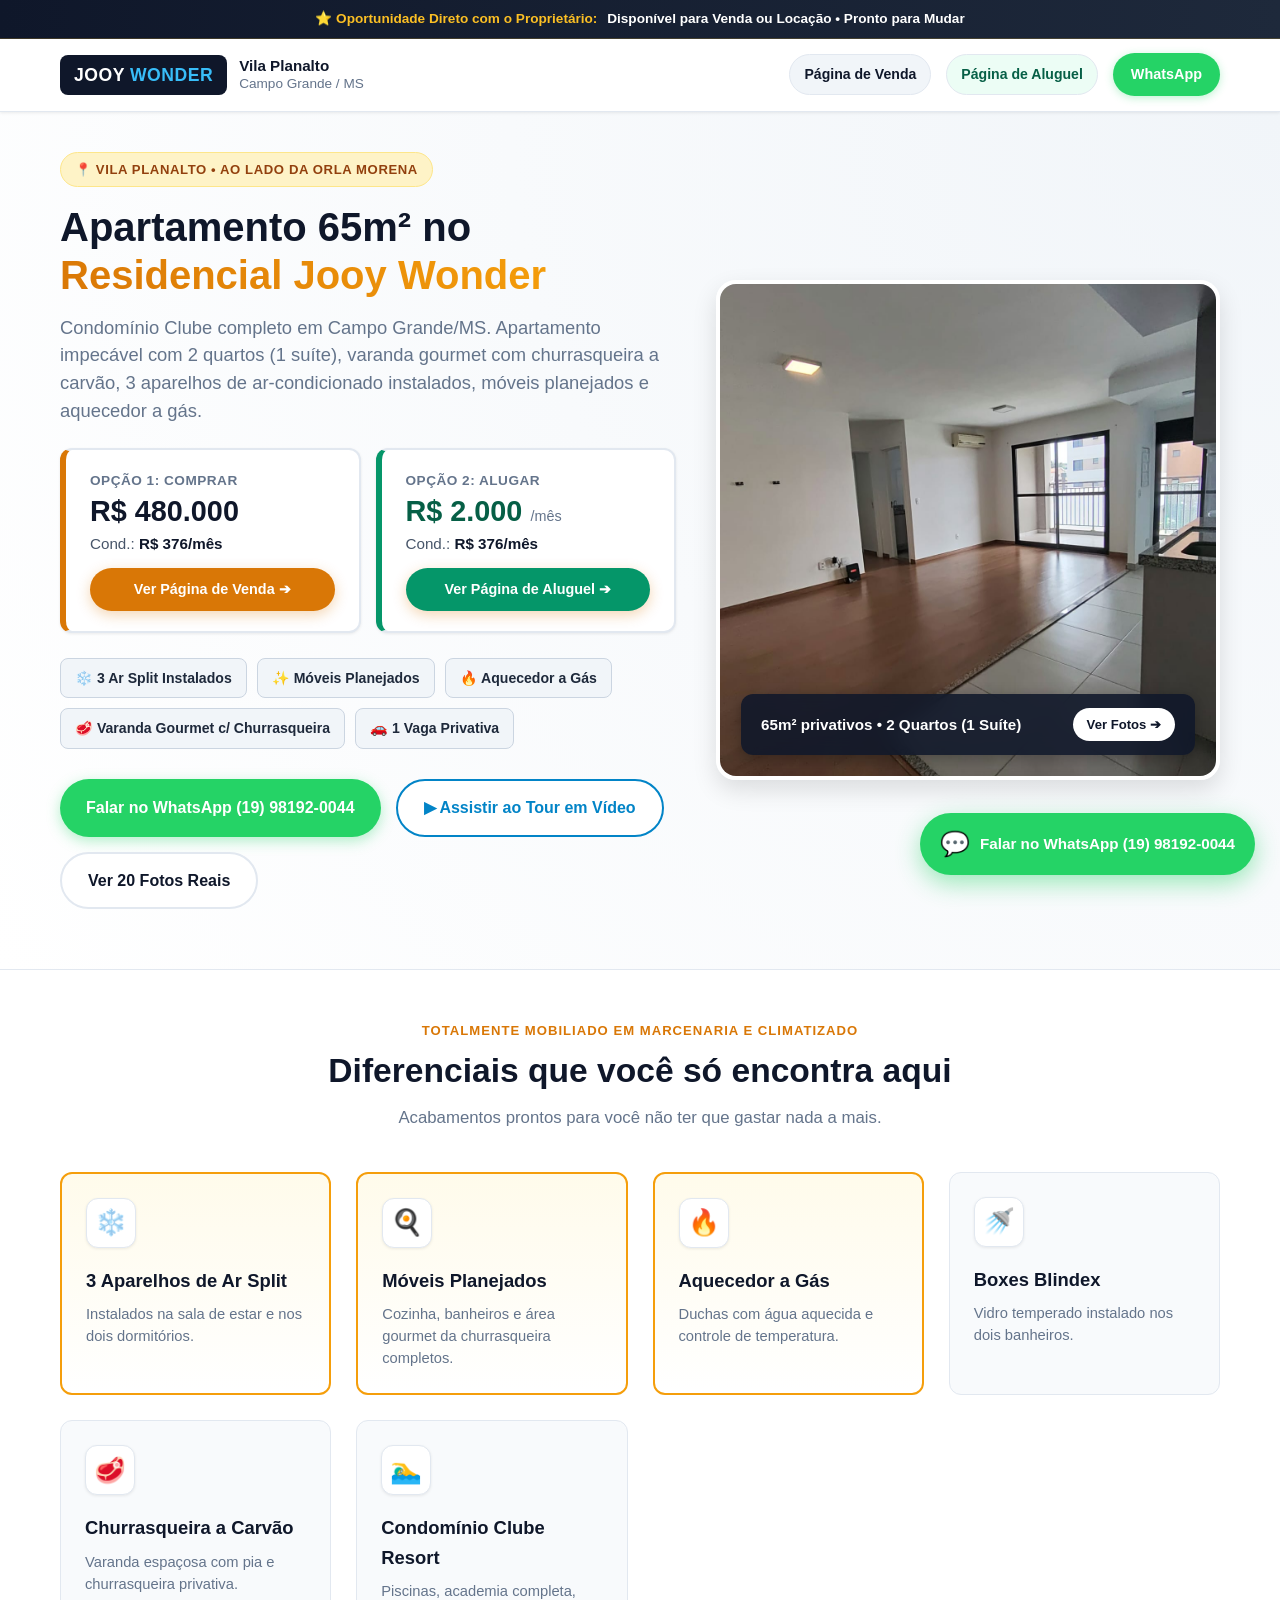
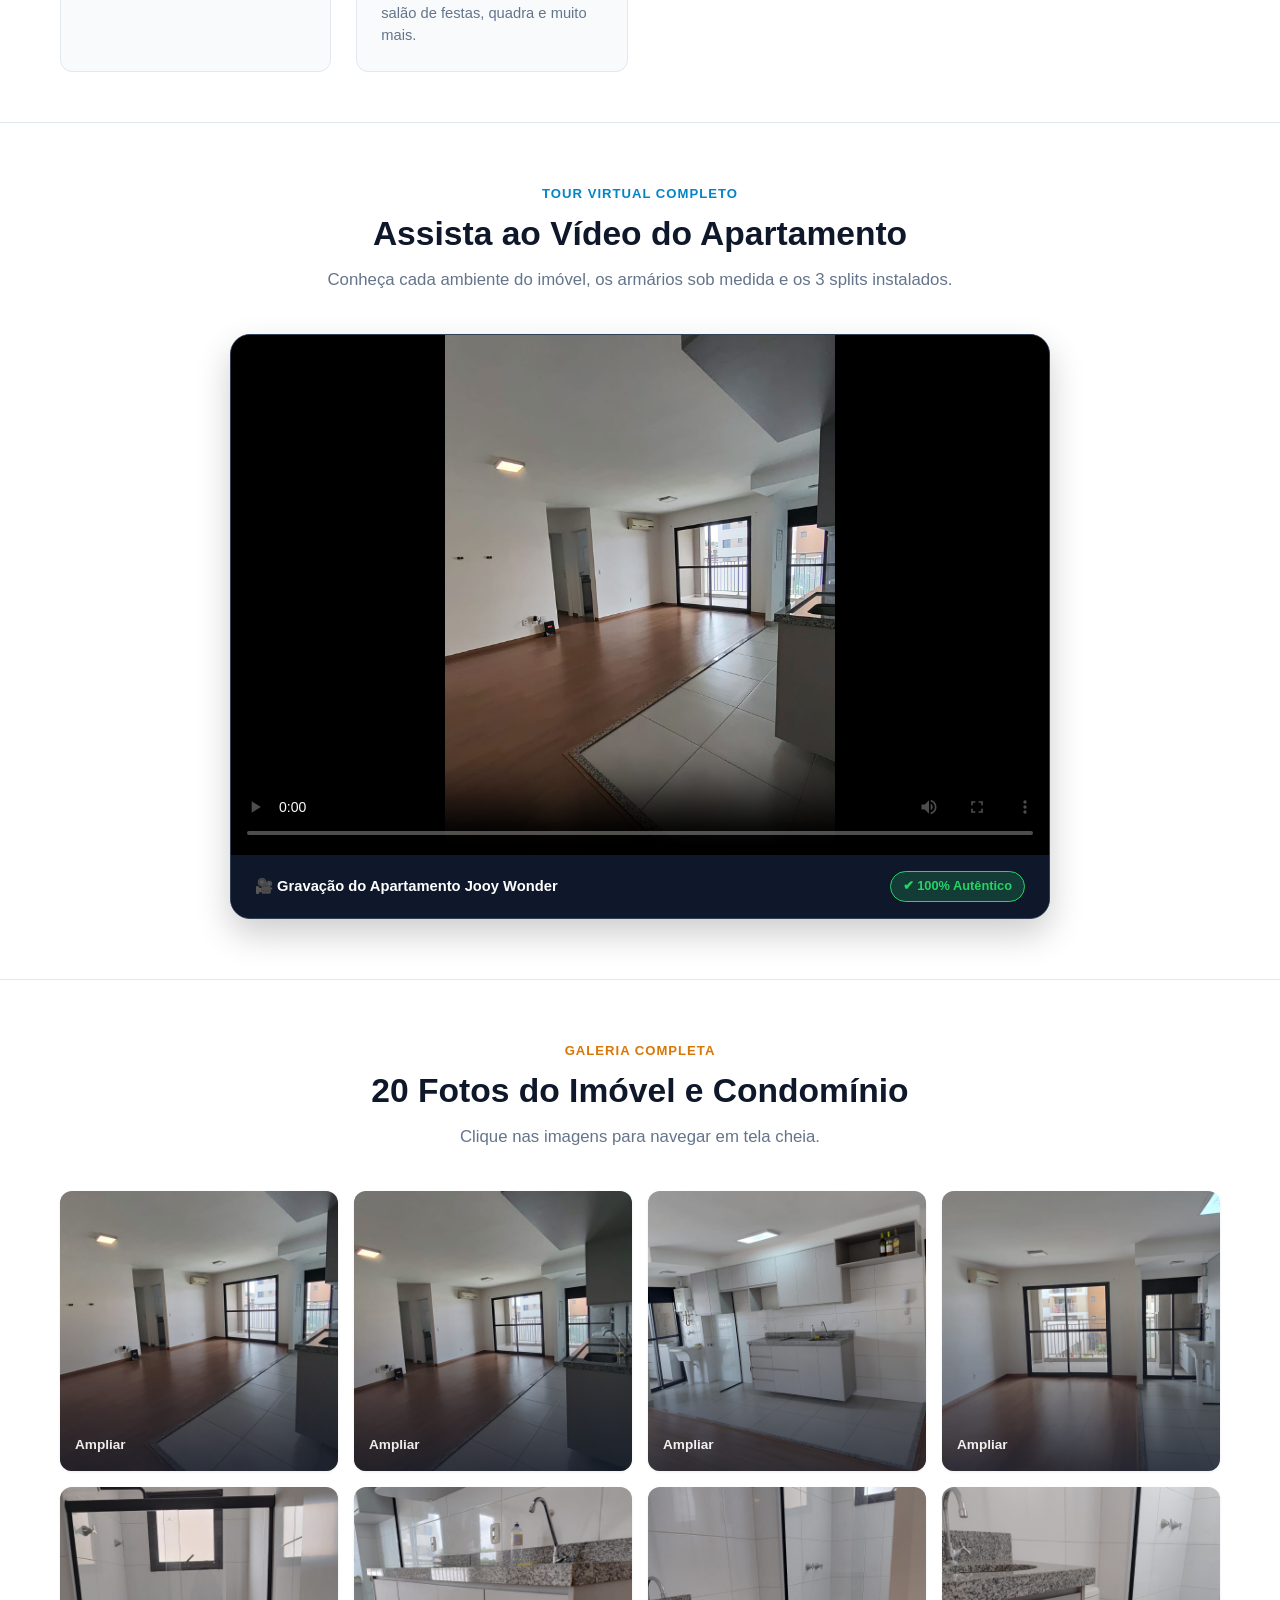
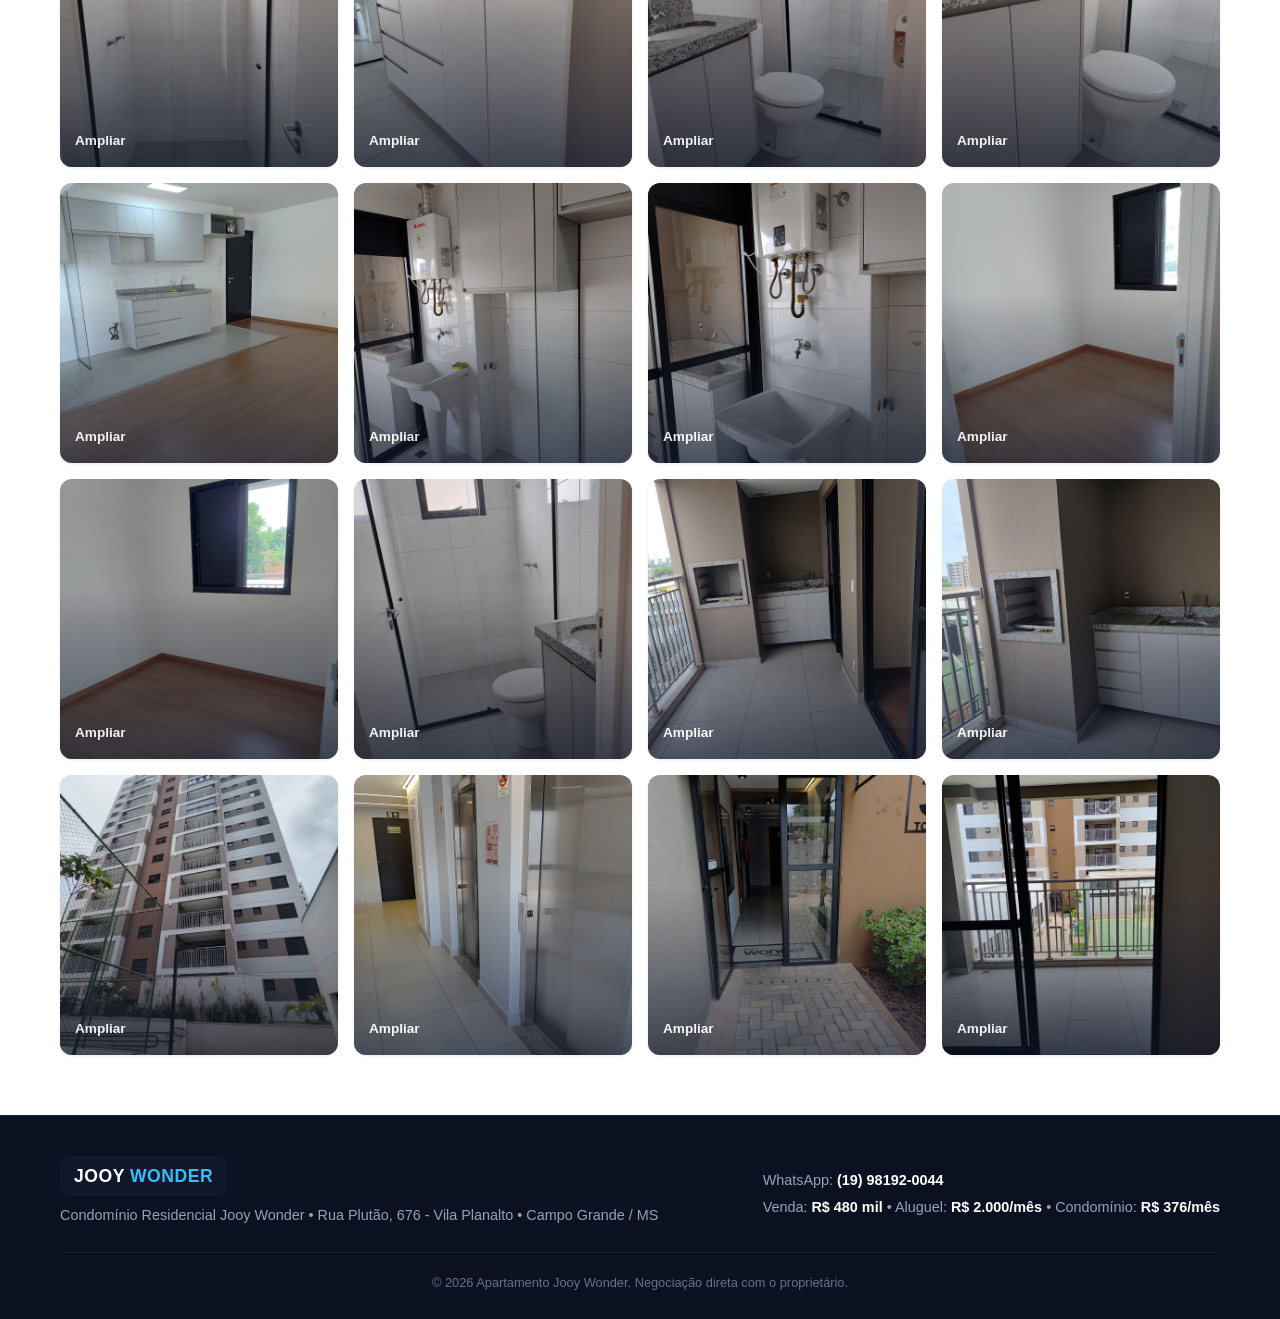
==== commit da265e57: "feat(seo): adiciona sitemap.xml, robots.txt, metadados e schema.org" ====
--- a/index.html
+++ b/index.html
@@ -5,6 +5,42 @@
   <meta name="viewport" content="width=device-width, initial-scale=1.0">
   <title>Residencial Jooy Wonder | Venda ou Aluguel Direto com o Proprietário | Campo Grande/MS</title>
   <meta name="description" content="Apartamento 65m² no Residencial Jooy Wonder, Vila Planalto. Disponível para Venda (R$ 480 mil) ou Aluguel (R$ 2.000/mês). 3 Splits instalados, planejados completos e aquecedor a gás.">
+  <meta name="robots" content="index, follow, max-image-preview:large, max-snippet:-1, max-video-preview:-1">
+  <link rel="canonical" href="https://wonder-jooy.vercel.app/">
+
+  <!-- Open Graph / Facebook / WhatsApp -->
+  <meta property="og:type" content="website">
+  <meta property="og:url" content="https://wonder-jooy.vercel.app/">
+  <meta property="og:title" content="Residencial Jooy Wonder | Venda ou Aluguel Direto com o Proprietário | Campo Grande/MS">
+  <meta property="og:description" content="Apartamento 65m² no Residencial Jooy Wonder, Vila Planalto. Disponível para Venda (R$ 480 mil) ou Aluguel (R$ 2.000/mês). 3 Splits instalados, planejados completos e aquecedor a gás.">
+  <meta property="og:image" content="https://wonder-jooy.vercel.app/assets/images/foto-01.jpeg">
+  <meta property="og:locale" content="pt_BR">
+
+  <!-- Twitter Cards -->
+  <meta name="twitter:card" content="summary_large_image">
+  <meta name="twitter:url" content="https://wonder-jooy.vercel.app/">
+  <meta name="twitter:title" content="Residencial Jooy Wonder | Venda ou Aluguel Direto com o Proprietário">
+  <meta name="twitter:description" content="Apartamento 65m² no Residencial Jooy Wonder, Vila Planalto. Venda (R$ 480 mil) ou Aluguel (R$ 2.000/mês).">
+  <meta name="twitter:image" content="https://wonder-jooy.vercel.app/assets/images/foto-01.jpeg">
+
+  <!-- Schema.org Dados Estruturados -->
+  <script type="application/ld+json">
+  {
+    "@context": "https://schema.org",
+    "@type": "RealEstateListing",
+    "name": "Residencial Jooy Wonder - Apartamento 65m²",
+    "description": "Apartamento com 65m², 2 quartos (1 suíte), 3 splits, churrasqueira privativa, planejados completos e aquecedor a gás no Residencial Jooy Wonder.",
+    "url": "https://wonder-jooy.vercel.app/",
+    "image": "https://wonder-jooy.vercel.app/assets/images/foto-01.jpeg",
+    "address": {
+      "@type": "PostalAddress",
+      "addressLocality": "Campo Grande",
+      "addressRegion": "MS",
+      "addressCountry": "BR",
+      "streetAddress": "Vila Planalto"
+    }
+  }
+  </script>
 
   <!-- Google Tag Manager -->
   <script>(function(w,d,s,l,i){w[l]=w[l]||[];w[l].push({'gtm.start':
